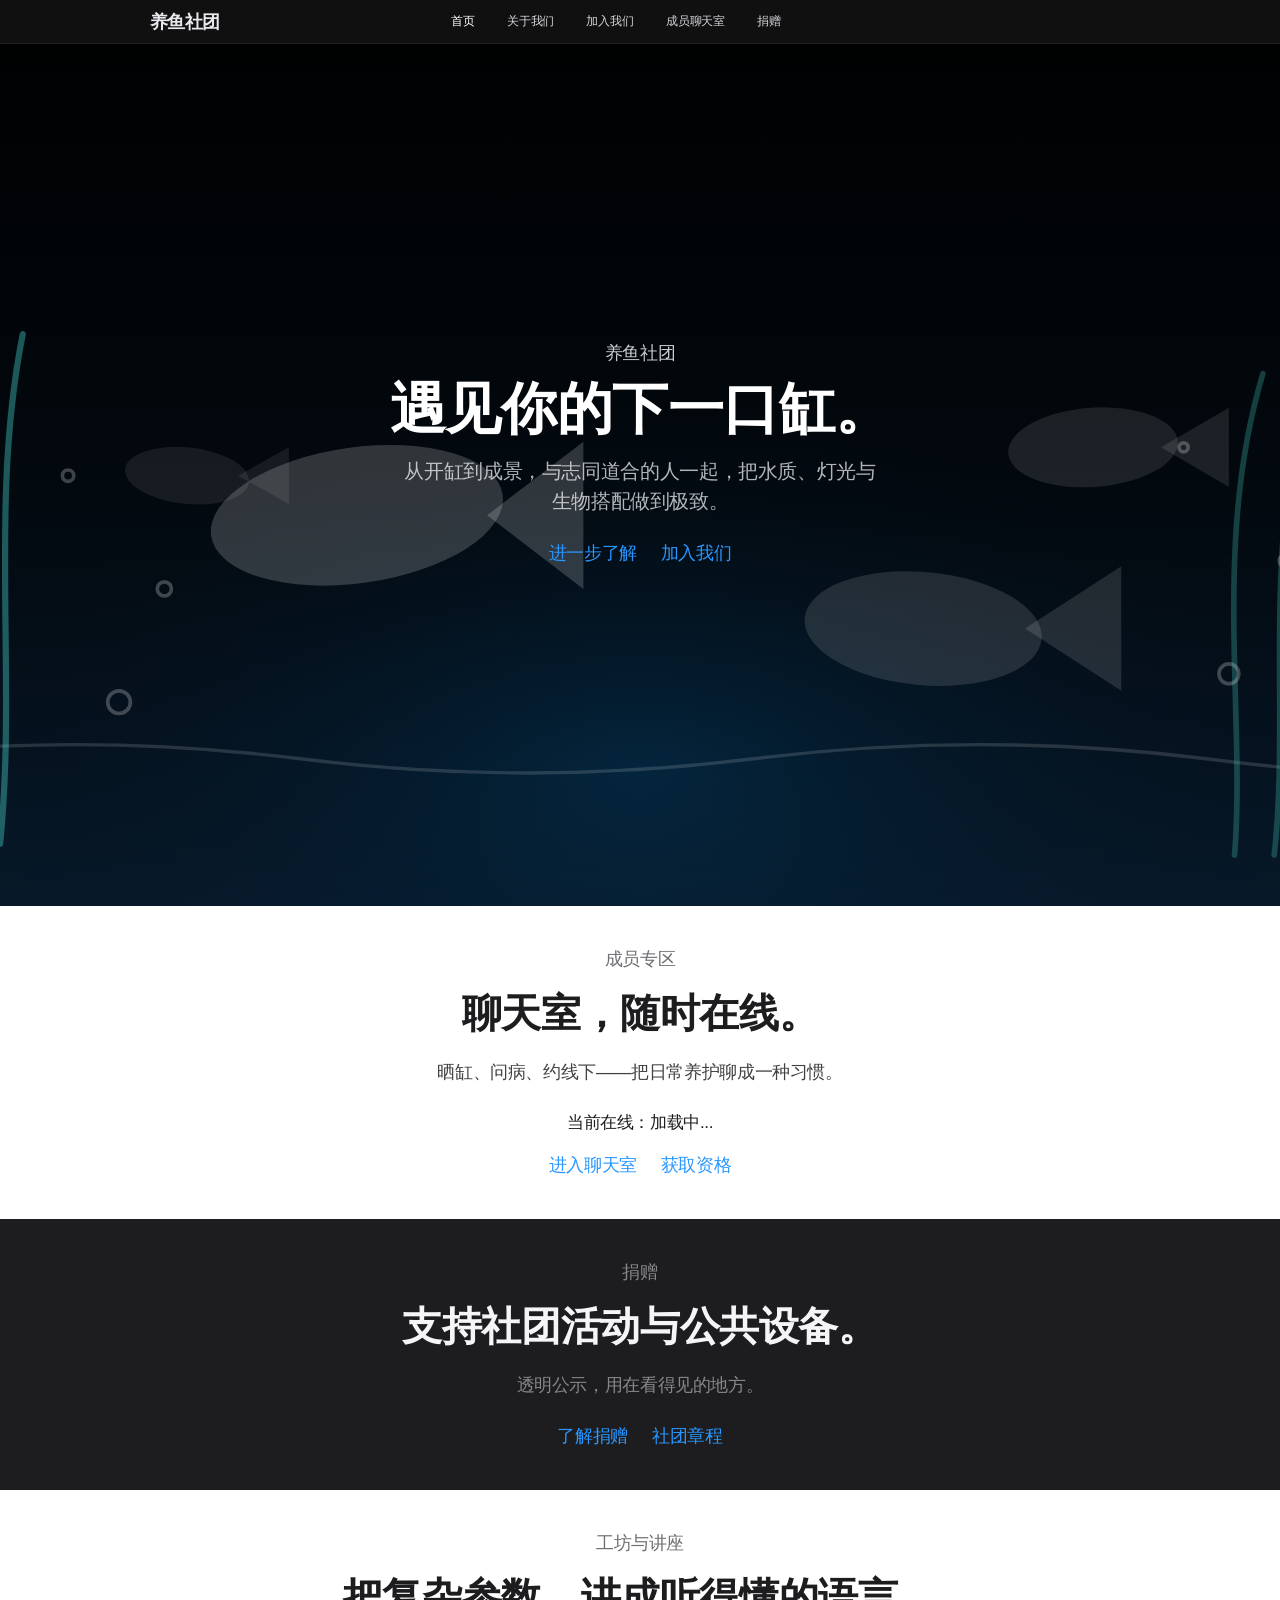
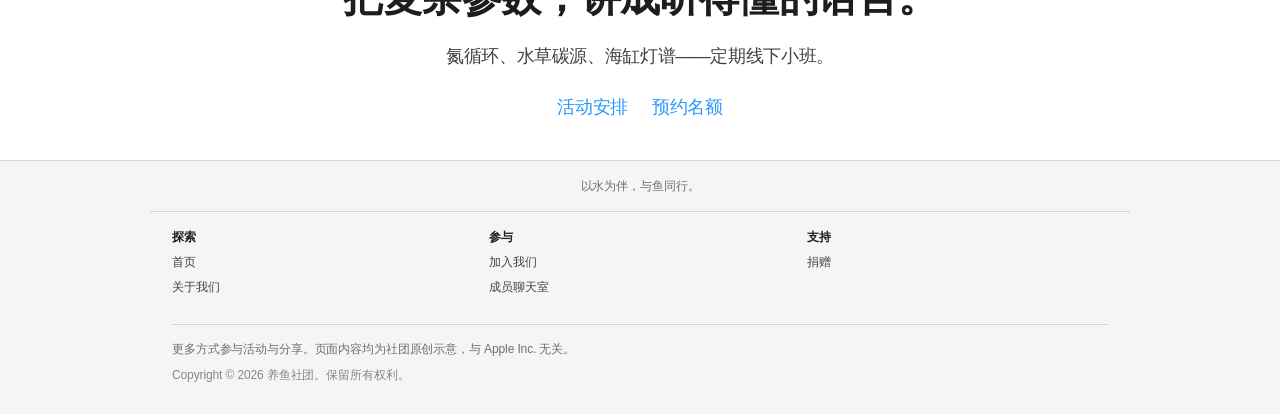
==== pages/home.html @ 0473c764 "整理项目结构：网页文件移入pages文件夹，批量路由" ====
<!DOCTYPE html>
<html lang="zh-CN">
<head>
    <meta charset="UTF-8">
    <meta name="viewport" content="width=device-width, initial-scale=1.0, viewport-fit=cover">
    <title>首页 — 养鱼社团</title>
    <link rel="stylesheet" href="/assets/css/style.css">
</head>
<body class="page-home">
    <aside class="ac-gn-blur" aria-hidden="true"></aside>
    <header class="ac-globalnav" data-analytics-region="global nav" role="navigation">
        <div class="ac-gn-content">
            <div class="ac-gn-item ac-gn-item-menu">
                <button type="button" class="ac-gn-trigger nav-toggle" aria-expanded="false" aria-controls="ac-gn-mobile" aria-label="目录"></button>
            </div>
            <a class="ac-gn-logo" href="/" data-analytics-title="home"><span class="ac-gn-logo-text">养鱼社团</span></a>
            <nav class="ac-gn-links" aria-label="主导航">
                <a href="/" class="is-active">首页</a>
                <a href="/about">关于我们</a>
                <a href="/join">加入我们</a>
                <a href="/chat">成员聊天室</a>
                <a href="/donate">捐赠</a>
            </nav>
            <div class="ac-gn-actions" aria-hidden="true"><span class="ac-gn-actions-spacer"></span></div>
        </div>
        <div id="ac-gn-mobile" class="ac-gn-mobile" hidden>
            <div class="ac-gn-mobile-inner">
                <a href="/">首页</a>
                <a href="/about">关于我们</a>
                <a href="/join">加入我们</a>
                <a href="/chat">成员聊天室</a>
                <a href="/donate">捐赠</a>
            </div>
        </div>
    </header>
    <main class="ac-main" id="ac-main">

<section class="ac-home-hero">
    <div class="ac-home-tank">
        <svg viewBox="0 0 560 320" preserveAspectRatio="xMidYMid slice" xmlns="http://www.w3.org/2000/svg">
            <defs>
                <linearGradient id="water" x1="0%" y1="0%" x2="0%" y2="100%">
                    <stop offset="0%" stop-color="rgba(41,151,255,0)"/>
                    <stop offset="55%" stop-color="rgba(41,151,255,0.06)"/>
                    <stop offset="100%" stop-color="rgba(41,151,255,0.16)"/>
                </linearGradient>
                <radialGradient id="glow" cx="50%" cy="85%" r="65%">
                    <stop offset="0%" stop-color="rgba(0,110,180,0.2)"/>
                    <stop offset="70%" stop-color="rgba(0,0,0,0)"/>
                </radialGradient>
            </defs>
            <rect width="560" height="320" fill="#000"/>
            <rect width="560" height="320" fill="url(#water)"/>
            <rect width="560" height="320" fill="url(#glow)"/>
            <path fill="none" stroke="rgba(255,255,255,0.14)" stroke-width="1.2"
                  d="M0 268 Q80 258 160 268 T320 268 T480 268 T560 268"/>
            <path class="ac-weed" fill="none" stroke="rgba(72,209,204,0.4)" stroke-width="2.2" stroke-linecap="round"
                  d="M42 298 C46 248 38 188 48 128 M54 298 C60 238 50 178 62 118"/>
            <path class="ac-weed ac-weed-2" fill="none" stroke="rgba(64,180,170,0.32)" stroke-width="2" stroke-linecap="round"
                  d="M490 302 C494 252 482 192 500 132 M504 302 C510 248 498 188 520 122"/>
            <g fill="none" stroke="rgba(255,255,255,0.24)" stroke-width="1.3">
                <circle cx="96" cy="248" r="4"/><circle cx="112" cy="208" r="2.5"/><circle cx="78" cy="168" r="2"/>
                <circle cx="488" cy="238" r="3.5"/><circle cx="508" cy="198" r="2.2"/><circle cx="472" cy="158" r="1.6"/>
            </g>
            <g class="ac-fish ac-fish-a" fill="rgba(255,255,255,0.18)">
                <ellipse cx="180" cy="182" rx="52" ry="24" transform="rotate(-8 180 182)"/>
                <polygon points="226,182 260,156 260,208"/>
            </g>
            <g class="ac-fish ac-fish-b" fill="rgba(255,255,255,0.12)">
                <ellipse cx="380" cy="222" rx="42" ry="20" transform="rotate(5 380 222)"/>
                <polygon points="416,222 450,200 450,244"/>
            </g>
            <g class="ac-fish ac-fish-c" fill="rgba(255,255,255,0.10)">
                <ellipse cx="440" cy="158" rx="30" ry="14" transform="rotate(-4 440 158)"/>
                <polygon points="464,158 488,144 488,172"/>
            </g>
            <g class="ac-fish ac-fish-d" fill="rgba(255,255,255,0.08)">
                <ellipse cx="120" cy="168" rx="22" ry="10" transform="rotate(6 120 168)"/>
                <polygon points="138,168 156,158 156,178"/>
            </g>
        </svg>
    </div>
    
    <div class="ac-home-content">
        <p class="ac-home-eyebrow">养鱼社团</p>
        <h1 class="ac-home-title">遇见你的下一口缸。</h1>
        <p class="ac-home-lead">从开缸到成景，与志同道合的人一起，把水质、灯光与生物搭配做到极致。</p>
        <div class="ac-home-cta">
            <a href="/about">进一步了解</a>
            <a href="/join">加入我们</a>
        </div>
    </div>
</section>

<section class="ac-home-section ac-home-section--light">
    <div class="ac-home-section-inner">
        <div class="ac-home-copy">
            <h2 class="ac-home-eyebrow">成员专区</h2>
            <h3 class="ac-home-headline">聊天室，随时在线。</h3>
            <p class="ac-home-subhead">晒缸、问病、约线下——把日常养护聊成一种习惯。</p>
            <p class="ac-home-online">当前在线：<span class="online-count">加载中...</span></p>
            <div class="ac-home-cta">
                <a href="/chat">进入聊天室</a>
                <a href="/join">获取资格</a>
            </div>
        </div>
    </div>
</section>

<section class="ac-home-section ac-home-section--dark">
    <div class="ac-home-section-inner">
        <div class="ac-home-copy">
            <h2 class="ac-home-eyebrow">捐赠</h2>
            <h3 class="ac-home-headline">支持社团活动与公共设备。</h3>
            <p class="ac-home-subhead">透明公示，用在看得见的地方。</p>
            <div class="ac-home-cta">
                <a href="/donate">了解捐赠</a>
                <a href="/about">社团章程</a>
            </div>
        </div>
    </div>
</section>

<section class="ac-home-section ac-home-section--light">
    <div class="ac-home-section-inner">
        <div class="ac-home-copy">
            <h2 class="ac-home-eyebrow">工坊与讲座</h2>
            <h3 class="ac-home-headline">把复杂参数，讲成听得懂的语言。</h3>
            <p class="ac-home-subhead">氮循环、水草碳源、海缸灯谱——定期线下小班。</p>
            <div class="ac-home-cta">
                <a href="/about">活动安排</a>
                <a href="/join">预约名额</a>
            </div>
        </div>
    </div>
</section>

    </main>
    <footer class="ac-footer" role="contentinfo">
        <div class="ac-footer__ribbon">
            <p>以水为伴，与鱼同行。</p>
        </div>
        <div class="ac-footer__content">
            <nav class="ac-footer__nav" aria-label="页脚">
                <div class="ac-footer__col">
                    <h3 class="ac-footer__heading">探索</h3>
                    <ul>
                        <li><a href="/">首页</a></li>
                        <li><a href="/about">关于我们</a></li>
                    </ul>
                </div>
                <div class="ac-footer__col">
                    <h3 class="ac-footer__heading">参与</h3>
                    <ul>
                        <li><a href="/join">加入我们</a></li>
                        <li><a href="/chat">成员聊天室</a></li>
                    </ul>
                </div>
                <div class="ac-footer__col">
                    <h3 class="ac-footer__heading">支持</h3>
                    <ul>
                        <li><a href="/donate">捐赠</a></li>
                    </ul>
                </div>
            </nav>
            <div class="ac-footer__legal">
                <p>更多方式参与活动与分享。页面内容均为社团原创示意，与 Apple Inc. 无关。</p>
                <p class="ac-footer__copy">Copyright &copy; 2026 养鱼社团。保留所有权利。</p>
            </div>
        </div>
    </footer>
    <script src="/assets/js/main.js" defer></script>
    <script src="/assets/js/aquarium-home.js" defer></script>
    <script type="module" src="/assets/js/api.js"></script>
</body>
</html>
---- assets/css/style.css ----
/* Global typography — SF / system stack (Apple.com rhythm) */
:root {
    --ac-gn-height: 44px;
    --ac-gn-bg: rgba(22, 22, 23, 0.8);
    --ac-gn-link: #e8e8ed;
    --ac-gn-link-hover: #fff;
    --ac-blue: #2997ff;
    --ac-blue-hover: #147ce5;
    --ac-text: #1d1d1f;
    --ac-text-soft: #6e6e73;
    --ac-footer-bg: #f5f5f7;
    --ac-footer-border: #d2d2d7;
    --ac-font: -apple-system, BlinkMacSystemFont, "SF Pro Text", "SF Pro Display",
        "Segoe UI", Roboto, "Helvetica Neue", Arial, "PingFang SC", "Hiragino Sans GB",
        "Microsoft YaHei", sans-serif;
}

*,
*::before,
*::after {
    box-sizing: border-box;
}

html {
    scroll-behavior: smooth;
    width: 100%;
    overflow-x: hidden;
}

html {
    overflow-x: clip;
}

html, body {
    margin: 0 !important;
    padding: 0 !important;
    width: 100% !important;
    min-width: 100% !important;
    max-width: 100% !important;
    overflow-x: hidden !important;
    font-family: var(--ac-font);
    font-size: clamp(15px, 2.2vw + 12px, 17px);
    line-height: 1.47059;
    letter-spacing: -0.022em;
    color: var(--ac-text);
    background-color: #000000 !important;
    background: #000 !important;
    -webkit-font-smoothing: antialiased;
    scrollbar-width: none;
    -ms-overflow-style: none;
}

html::-webkit-scrollbar, body::-webkit-scrollbar {
    display: none;
}

@supports (overflow-x: clip) {
    body {
        overflow-x: clip;
    }
}

body:not(.page-home) {
    background: #fff;
}

body.page-home {
    background-color: #000000 !important;
    background: #000 !important;
}

body.page-home .ac-main {
    background: #000 !important;
    margin: 0 !important;
    padding: 0 !important;
}

.page-home {
    background: #000 !important;
}

a {
    color: var(--ac-blue);
}
a:hover {
    text-decoration: underline;
}

/* —— Global nav (apple.com bar) —— */
.ac-gn-blur {
    position: fixed;
    top: 0;
    left: 0;
    right: 0;
    height: var(--ac-gn-height);
    z-index: 9998;
    pointer-events: none;
    backdrop-filter: saturate(180%) blur(20px);
    -webkit-backdrop-filter: saturate(180%) blur(20px);
    background: rgba(22, 22, 23, 0.76);
    border-bottom: 1px solid rgba(255, 255, 255, 0.08);
}

.ac-globalnav {
    position: fixed;
    top: 0;
    left: 0;
    right: 0;
    z-index: 9999;
    height: var(--ac-gn-height);
    font-size: 12px;
    font-weight: 400;
    letter-spacing: -0.01em;
    user-select: none;
}

.ac-gn-content {
    max-width: 1024px;
    margin: 0 auto;
    padding: 0 max(22px, env(safe-area-inset-right));
    padding-left: max(22px, env(safe-area-inset-left));
    height: var(--ac-gn-height);
    display: flex;
    align-items: center;
    justify-content: center;
    position: relative;
}

.ac-gn-item-menu {
    display: none;
    flex: 0 0 48px;
    z-index: 2;
}

.ac-gn-logo {
    color: var(--ac-gn-link);
    text-decoration: none;
    font-size: 18px;
    font-weight: 600;
    letter-spacing: -0.03em;
    line-height: 1;
    z-index: 1;
}
.ac-gn-logo:hover {
    color: var(--ac-gn-link-hover);
    text-decoration: none;
}

.ac-gn-logo-text {
    display: inline-block;
    transform: translateY(0.5px);
}

.ac-gn-links {
    display: flex;
    align-items: center;
    justify-content: center;
    gap: 32px;
    flex: 1;
    height: 100%;
}

.ac-gn-links a {
    color: var(--ac-gn-link);
    text-decoration: none;
    opacity: 0.92;
    white-space: nowrap;
    transition: color 0.2s ease, opacity 0.2s ease;
}
.ac-gn-links a:hover {
    color: var(--ac-gn-link-hover);
    text-decoration: none;
    opacity: 1;
}
.ac-gn-links a.is-active {
    color: var(--ac-gn-link-hover);
    opacity: 1;
    font-weight: 500;
}

.ac-gn-actions {
    flex: 0 0 48px;
    display: flex;
    align-items: center;
    justify-content: flex-end;
    z-index: 2;
}
.ac-gn-actions-spacer {
    display: inline-block;
    width: 28px;
    height: 1px;
}

.ac-gn-trigger {
    width: 48px;
    height: 48px;
    margin: -6px 0 -6px -10px;
    border: none;
    background: transparent;
    cursor: pointer;
    position: relative;
    border-radius: 4px;
}
.ac-gn-trigger::before,
.ac-gn-trigger::after {
    content: "";
    position: absolute;
    left: 14px;
    right: 14px;
    height: 1px;
    background: #f5f5f7;
    transition: transform 0.2s ease;
}
.ac-gn-trigger::before {
    top: 19px;
}
.ac-gn-trigger::after {
    bottom: 19px;
}
.ac-gn-trigger[aria-expanded="true"]::before {
    transform: translateY(5px) rotate(45deg);
}
.ac-gn-trigger[aria-expanded="true"]::after {
    transform: translateY(-5px) rotate(-45deg);
}

.ac-gn-mobile {
    position: fixed;
    top: var(--ac-gn-height);
    left: 0;
    right: 0;
    bottom: 0;
    background: rgba(0, 0, 0, 0.92);
    backdrop-filter: blur(24px);
    -webkit-backdrop-filter: blur(24px);
    padding: 8px 0 32px;
    overflow: auto;
    z-index: 9997;
}
.ac-gn-mobile-inner {
    max-width: 684px;
    margin: 0 auto;
    padding: 0 48px;
}
.ac-gn-mobile-inner a {
    display: block;
    font-size: 24px;
    font-weight: 600;
    letter-spacing: 0.007em;
    color: #f5f5f7;
    padding: 12px 0;
    border-bottom: 1px solid rgba(255, 255, 255, 0.12);
    text-decoration: none;
}
.ac-gn-mobile-inner a:hover {
    text-decoration: none;
    color: #fff;
}

@media (max-width: 833px) {
    .ac-gn-item-menu {
        display: block;
    }
    .ac-gn-logo {
        flex: 1;
        text-align: center;
        margin: 0 -48px;
    }
    .ac-gn-links {
        display: none;
    }
}

@media (min-width: 834px) {
    .ac-gn-logo {
        position: absolute;
        left: max(22px, calc(50% - 512px));
        top: 50%;
        transform: translateY(-50%);
    }
    .ac-gn-logo-text {
        transform: none;
    }
}

/* Main offset under fixed nav */
.ac-main {
    padding-top: 0;
}

/* —— Homepage ribbon (apple promo strip) —— */
.ac-hp-ribbon {
    background: #1d1d1f;
    color: #f5f5f7;
    font-size: 12px;
    text-align: center;
    border-bottom: 1px solid rgba(255, 255, 255, 0.08);
}
.ac-hp-ribbon__inner {
    max-width: 1024px;
    margin: 0 auto;
    padding: 12px 16px;
    display: flex;
    flex-wrap: wrap;
    align-items: center;
    justify-content: center;
    gap: 8px 14px;
}
.ac-hp-ribbon__copy {
    margin: 0;
}
.ac-hp-ribbon__link {
    color: var(--ac-blue);
    font-size: 12px;
    white-space: nowrap;
}
.ac-hp-ribbon__link:hover {
    text-decoration: underline;
}

body:not(.page-home) .ac-hp-ribbon {
    display: none;
}

/* —— Homepage tiles (stacked full-width heroes) —— */
.ac-hp-tile {
    position: relative;
    overflow: hidden;
    text-align: center;
}

.ac-hp-tile--tall {
    min-height: calc(100vh - var(--ac-gn-height));
    min-height: calc(100dvh - var(--ac-gn-height));
}

.ac-hp-tile--medium {
    min-height: clamp(420px, 52dvh, 640px);
}

.ac-hp-tile--short {
    min-height: clamp(380px, 48dvh, 560px);
    padding-bottom: clamp(28px, 5dvh, 48px);
}

.ac-hp-tile--dark {
    background: #000;
    color: #f5f5f7;
}

.ac-hp-tile--light {
    background: #fbfbfd;
    color: var(--ac-text);
}

.ac-hp-tile__inner {
    position: relative;
    z-index: 1;
    max-width: 100%;
    margin: 0 auto;
    padding: clamp(40px, 6dvh, 55px) max(16px, env(safe-area-inset-right)) 0
        max(16px, env(safe-area-inset-left));
    min-height: inherit;
    display: flex;
    flex-direction: column;
    align-items: center;
}

.ac-hp-tile__inner--split {
    padding-top: 80px;
}

@media (min-width: 1068px) {
    .ac-hp-tile__inner--split {
        flex-direction: row;
        justify-content: center;
        align-items: flex-start;
        gap: 48px;
        padding-left: 48px;
        padding-right: 48px;
    }
    .ac-hp-tile__inner--split .ac-hp-copy {
        text-align: left;
        align-items: flex-start;
        max-width: 420px;
    }
    .ac-hp-tile__inner--split .ac-hp-media {
        flex: 1;
        max-width: 640px;
        min-height: 360px;
    }
}

.ac-hp-tile__inner--cinema {
    padding-top: 64px;
    padding-bottom: 40px;
}

.ac-hp-copy {
    max-width: 720px;
    display: flex;
    flex-direction: column;
    align-items: center;
}

.ac-hp-copy--compact .ac-hp-headline {
    max-width: 18ch;
}

.ac-hp-copy--center {
    margin-bottom: 28px;
}

.ac-hp-eyebrow {
    font-size: clamp(21px, 3vw, 28px);
    font-weight: 600;
    line-height: 1.1;
    margin: 0 0 6px;
    color: #f56300;
}
.ac-hp-eyebrow--dark {
    color: #bf4800;
}

.ac-hp-headline {
    font-size: clamp(40px, 6.5vw, 56px);
    font-weight: 600;
    line-height: 1.07;
    letter-spacing: -0.005em;
    margin: 0;
    color: #f5f5f7;
}
.ac-hp-headline--dark {
    color: var(--ac-text);
}
.ac-hp-headline--sm {
    font-size: clamp(32px, 5vw, 48px);
}
.ac-hp-headline--cinema {
    font-size: clamp(36px, 5.5vw, 48px);
}

.ac-hp-subhead {
    margin: 12px 0 0;
    font-size: clamp(19px, 2.4vw, 28px);
    font-weight: 400;
    line-height: 1.14;
    letter-spacing: 0.007em;
    max-width: 640px;
    color: #a1a1a6;
}
.ac-hp-subhead--dark {
    color: var(--ac-text-soft);
}
.ac-hp-subhead--sm {
    font-size: clamp(17px, 2vw, 21px);
    line-height: 1.38;
}
.ac-hp-subhead--cinema {
    font-size: clamp(17px, 2vw, 21px);
    color: #a1a1a6;
}

.ac-hp-cta {
    margin-top: 19px;
    display: flex;
    flex-wrap: wrap;
    align-items: center;
    justify-content: center;
    gap: 20px 28px;
}

.ac-hp-tile__inner--split .ac-hp-cta {
    justify-content: flex-start;
}

.ac-hp-cta-link {
    font-size: 19px;
    line-height: 1.4211;
    font-weight: 400;
    color: var(--ac-blue);
    text-decoration: none;
}
.ac-hp-cta-link:hover {
    text-decoration: underline;
}

.ac-hp-cta-link--on-light {
    color: var(--ac-blue);
}

/* 全屏鱼缸容器 */
.ac-hp-fullscreen-tank {
    position: relative;
    width: 100%;
    height: calc(100vh - var(--ac-gn-height));
    height: calc(100dvh - var(--ac-gn-height));
    background: #000;
    overflow: hidden;
}

/* 鱼缸画布 */
.ac-hp-tank-canvas {
    width: 100%;
    height: 100%;
}

/* 全屏鱼缸样式 */
.ac-hp-charm--full {
    width: 100%;
    height: 100%;
    position: relative;
}

.ac-hp-charm--full .ac-hp-charm__svg {
    width: 100%;
    height: 100%;
    position: relative;
    inset: auto;
}

/* 首页全屏文字层 - 完全居中显示 */
.ac-hp-splash-content {
    position: absolute;
    top: 0;
    left: 0;
    right: 0;
    bottom: 0;
    z-index: 10;
    display: flex;
    flex-direction: column;
    align-items: center;
    justify-content: center;
    padding: 20px;
    pointer-events: none;
}

/* 旧版样式兼容 */
.ac-hp-tile--tank.ac-hp-tile--splash {
    display: none;
}

.ac-hp-splash-header {
    text-align: center;
    background: linear-gradient(
        180deg,
        rgba(0, 0, 0, 0.55) 0%,
        rgba(0, 0, 0, 0.3) 60%,
        rgba(0, 0, 0, 0) 100%
    );
    padding: 24px 32px 32px;
    border-radius: 0 0 24px 24px;
    width: 100%;
    max-width: 800px;
}

.ac-hp-splash-eyebrow {
    margin: 0 0 8px;
    font-size: clamp(18px, 4vmin, 28px);
    font-weight: 600;
    line-height: 1.15;
    color: #f56300;
}

.ac-hp-splash-title {
    margin: 0;
    font-size: clamp(32px, 7vmin, 52px);
    font-weight: 700;
    line-height: 1.05;
    letter-spacing: -0.02em;
    color: #f5f5f7;
}

.ac-hp-splash-lead {
    margin: 12px auto 0;
    font-size: clamp(16px, 3vmin, 22px);
    line-height: 1.5;
    color: rgba(210, 210, 215, 0.98);
    max-width: 560px;
}

.ac-hp-splash-cta {
    margin-top: 16px;
    display: flex;
    flex-wrap: wrap;
    align-items: center;
    justify-content: center;
    gap: 16px 28px;
    pointer-events: auto;
}

.ac-hp-splash-link {
    font-size: clamp(16px, 3vmin, 20px);
    font-weight: 500;
    color: var(--ac-blue);
    text-decoration: none;
}

.ac-hp-splash-link:hover {
    text-decoration: underline;
}

/* 全屏鱼缸的提示文字 */
.ac-hp-splash-hint {
    margin: 12px 0 0;
    font-size: clamp(12px, 2vmin, 14px);
    line-height: 1.4;
    color: rgba(134, 134, 139, 0.9);
    text-align: center;
}

.ac-hp-splash-scroll {
    margin: 16px 0 0;
    padding: 2px 8px 2px;
    flex-shrink: 0;
    text-align: center;
    font-size: 11px;
    letter-spacing: 0.12em;
    color: rgba(110, 110, 115, 0.95);
    text-indent: 0.12em;
}

@media (prefers-reduced-motion: no-preference) {
    .ac-hp-splash-scroll {
        animation: ac-splash-scroll-fade 2.4s ease-in-out infinite;
    }
}

@keyframes ac-splash-scroll-fade {
    0%,
    100% {
        opacity: 0.45;
    }
    50% {
        opacity: 1;
    }
}

@media (prefers-reduced-motion: reduce) {
    .ac-hp-splash-scroll {
        animation: none;
    }
}

.ac-hp-tile__inner--tank:not(.ac-hp-tile__inner--splash) {
    padding-top: clamp(16px, 3dvh, 28px);
    padding-bottom: clamp(12px, 2.5dvh, 20px);
    min-height: auto;
}

.ac-hp-charm-stage {
    position: relative;
    width: 100%;
    max-width: 640px;
    margin: 0 auto;
    flex: 0 1 auto;
    display: flex;
    flex-direction: column;
    align-items: stretch;
    touch-action: pan-y;
    cursor: crosshair;
}

.ac-hp-charm-stage--compact {
    min-height: 0;
    max-height: none;
}

@media (pointer: coarse) {
    .ac-hp-charm-stage {
        cursor: default;
    }
}

.ac-hp-charm.ac-hp-charm--hero {
    display: flex;
    flex-direction: column;
    flex: 0 1 auto;
    min-height: 0;
    width: 100%;
}

.ac-hp-charm__canvas {
    position: relative;
    flex: 0 1 auto;
    /* 宽度随容器；极矮窗口时按高度上限收缩宽度，保持 560:320 比例 */
    width: min(100%, calc(min(52dvh, 400px) * 560 / 320));
    margin-inline: auto;
    aspect-ratio: 560 / 320;
    border-radius: clamp(12px, 2.8vmin, 20px);
    overflow: hidden;
    contain: layout style;
    transform: translateZ(0);
    box-shadow: 0 12px 40px rgba(0, 0, 0, 0.35);
}

.ac-hp-charm__svg {
    display: block;
    position: absolute;
    inset: 0;
    width: 100%;
    height: 100%;
}

/* foreignObject 内文案：纯渐变衬底，无 backdrop-filter，利于移动端丝滑 */
.ac-hp-tank-copy {
    box-sizing: border-box;
    height: 100%;
    padding: 20px 24px 24px;
    text-align: center;
    pointer-events: none;
    background: linear-gradient(
        180deg,
        rgba(0, 0, 0, 0.65) 0%,
        rgba(0, 0, 0, 0.4) 60%,
        rgba(0, 0, 0, 0) 100%
    );
}

.ac-hp-tank-copy__eyebrow {
    margin: 0 0 8px;
    font-size: clamp(20px, 4.5vmin, 32px);
    font-weight: 600;
    line-height: 1.15;
    color: #f56300;
}

.ac-hp-tank-copy__title {
    margin: 0;
    font-size: clamp(36px, 8vmin, 56px);
    font-weight: 700;
    line-height: 1.05;
    letter-spacing: -0.02em;
    color: #f5f5f7;
    font-family: inherit;
}

.ac-hp-tank-copy__lead {
    margin: 16px auto 0;
    max-width: 42em;
    font-size: clamp(18px, 4vmin, 24px);
    line-height: 1.5;
    color: rgba(210, 210, 215, 0.98);
}

.ac-hp-tank-copy__cta {
    margin-top: 20px;
    display: flex;
    flex-wrap: wrap;
    align-items: center;
    justify-content: center;
    gap: 16px 28px;
}

.ac-hp-tank-copy__link {
    pointer-events: auto;
    font-size: clamp(18px, 4vmin, 22px);
    font-weight: 500;
    color: var(--ac-blue);
    text-decoration: none;
}
.ac-hp-tank-copy__link:hover {
    text-decoration: underline;
}

.ac-hp-charm__ripples {
    position: absolute;
    inset: 0;
    pointer-events: none;
    overflow: hidden;
    z-index: 2;
}

.ac-hp-charm__ripple {
    position: absolute;
    left: 0;
    top: 0;
    width: 28px;
    height: 28px;
    margin-left: -14px;
    margin-top: -14px;
    border-radius: 50%;
    border: 2px solid rgba(41, 151, 255, 0.5);
    box-shadow: 0 0 20px rgba(41, 151, 255, 0.15);
    animation: ac-charm-ripple 0.85s ease-out forwards;
}

@keyframes ac-charm-ripple {
    to {
        transform: scale(12);
        opacity: 0;
        border-color: rgba(41, 151, 255, 0);
        box-shadow: none;
    }
}

.ac-hp-charm__caption {
    margin: 14px 24px 0;
    font-size: clamp(13px, 1.8vw, 15px);
    line-height: 1.4;
    letter-spacing: 0.02em;
    color: rgba(161, 161, 166, 0.98);
    text-align: center;
    flex-shrink: 0;
}

.ac-hp-charm__hint {
    margin: 10px 20px 0;
    font-size: 12px;
    line-height: 1.35;
    color: rgba(134, 134, 139, 0.95);
    text-align: center;
    flex-shrink: 0;
}

/* 其他页若复用 .ac-hp-charm 小条 */
.ac-hp-charm:not(.ac-hp-charm--hero) {
    width: 100%;
    max-width: 520px;
    margin-top: 26px;
}

.ac-hp-charm:not(.ac-hp-charm--hero):not(.ac-hp-charm--full) .ac-hp-charm__svg {
    min-height: 0;
    max-height: 100px;
    height: auto;
}

.ac-hp-charm--dark .ac-hp-charm__fish--a {
    animation: ac-charm-swim-a 6s ease-in-out infinite;
}
.ac-hp-charm--dark .ac-hp-charm__fish--b {
    animation: ac-charm-swim-b 7.5s ease-in-out infinite;
}
.ac-hp-charm--dark .ac-hp-charm__fish--c {
    animation: ac-charm-swim-c 5.2s ease-in-out infinite;
}
.ac-hp-charm--dark .ac-hp-charm__fish--d {
    animation: ac-charm-swim-d 5.8s ease-in-out infinite;
}
.ac-hp-charm--dark .ac-hp-charm__fish--e {
    animation: ac-charm-swim-e 4.5s ease-in-out infinite;
}
.ac-hp-charm--dark .ac-hp-charm__bubbles {
    animation: ac-charm-rise 4s ease-in-out infinite;
}

@keyframes ac-charm-swim-a {
    0%,
    100% {
        transform: translate(0, 0);
    }
    50% {
        transform: translate(14px, -4px);
    }
}
@keyframes ac-charm-swim-b {
    0%,
    100% {
        transform: translate(0, 0) scale(1);
    }
    50% {
        transform: translate(-12px, 3px) scale(1.03);
    }
}
@keyframes ac-charm-swim-c {
    0%,
    100% {
        transform: translate(0, 0);
    }
    50% {
        transform: translate(10px, 4px);
    }
}
@keyframes ac-charm-swim-d {
    0%,
    100% {
        transform: translate(0, 0);
    }
    50% {
        transform: translate(-8px, -3px);
    }
}
@keyframes ac-charm-swim-e {
    0%,
    100% {
        transform: translate(0, 0);
    }
    50% {
        transform: translate(8px, -5px);
    }
}
@keyframes ac-charm-rise {
    0%,
    100% {
        opacity: 0.75;
        transform: translateY(0);
    }
    50% {
        opacity: 1;
        transform: translateY(-5px);
    }
}

@media (prefers-reduced-transparency) {
    .ac-hp-tank-copy {
        background: rgba(10, 10, 12, 0.82);
    }
}

@media (prefers-reduced-motion: reduce) {
    .ac-hp-charm-stage {
        cursor: default;
    }
    .ac-hp-charm--dark .ac-hp-charm__fish--a,
    .ac-hp-charm--dark .ac-hp-charm__fish--b,
    .ac-hp-charm--dark .ac-hp-charm__fish--c,
    .ac-hp-charm--dark .ac-hp-charm__fish--d,
    .ac-hp-charm--dark .ac-hp-charm__bubbles {
        animation: none;
    }
}

/* Decorative “product” art (original gradients — not Apple imagery) */
.ac-hp-media {
    width: 100%;
    max-width: min(1068px, 100%);
    margin-top: clamp(16px, 2.5dvh, 24px);
    flex: 1;
    min-height: clamp(200px, 30dvh, 320px);
    border-radius: clamp(18px, 3vmin, 28px);
    position: relative;
}

@media (min-width: 735px) {
    .ac-hp-tile--tall .ac-hp-media {
        min-height: clamp(280px, 36dvh, 420px);
        margin-top: clamp(24px, 3.5dvh, 36px);
    }
}

.ac-hp-media--aquarium {
    /* 顶部与纯黑背景顺接，光感集中在画面中下部，减弱贴文案处的色块 */
    background:
        radial-gradient(ellipse 90% 55% at 50% 78%, rgba(0, 110, 180, 0.16), transparent 72%),
        radial-gradient(ellipse 45% 35% at 72% 42%, rgba(0, 180, 160, 0.06), transparent 60%),
        linear-gradient(180deg, #000000 0%, #000000 12%, #0c0c0e 38%, #111113 100%);
}

.ac-hp-media--bubbles {
    background:
        radial-gradient(circle at 20% 30%, rgba(0, 113, 227, 0.15), transparent 40%),
        radial-gradient(circle at 80% 20%, rgba(175, 82, 222, 0.12), transparent 35%),
        linear-gradient(180deg, #fff 0%, #e8e8ed 100%);
    border: 1px solid rgba(0, 0, 0, 0.06);
}

.ac-hp-media--ripple {
    background:
        repeating-radial-gradient(circle at 50% 50%, transparent 0, transparent 48px, rgba(41, 151, 255, 0.06) 49px, transparent 50px),
        linear-gradient(145deg, #0d0d0f, #1a1a1c 50%, #000);
}

.ac-hp-media--grid {
    background:
        linear-gradient(90deg, rgba(0, 0, 0, 0.04) 1px, transparent 1px),
        linear-gradient(rgba(0, 0, 0, 0.04) 1px, transparent 1px),
        linear-gradient(180deg, #f5f5f7, #fff);
    background-size: 24px 24px, 24px 24px, 100% 100%;
    border: 1px solid rgba(0, 0, 0, 0.06);
}

.ac-hp-marquee {
    width: 100%;
    max-width: 1068px;
    overflow: hidden;
    mask-image: linear-gradient(90deg, transparent, #000 8%, #000 92%, transparent);
    -webkit-mask-image: linear-gradient(90deg, transparent, #000 8%, #000 92%, transparent);
}
.ac-hp-marquee__track {
    display: flex;
    gap: 16px;
    width: max-content;
    animation: ac-hp-scroll 22s linear infinite;
}
.ac-hp-marquee__card {
    width: clamp(140px, 28vw, 200px);
    height: clamp(84px, 16.8vw, 120px);
    border-radius: 12px;
    flex-shrink: 0;
    background: linear-gradient(135deg, rgba(41, 151, 255, 0.35), rgba(255, 255, 255, 0.08));
    border: 1px solid rgba(255, 255, 255, 0.12);
}

@keyframes ac-hp-scroll {
    0% {
        transform: translateX(0);
    }
    100% {
        transform: translateX(-50%);
    }
}

/* —— Inner pages —— */
.page-hero {
    padding: 48px 24px 40px;
    text-align: center;
    background: #fff;
    border-bottom: 1px solid rgba(0, 0, 0, 0.08);
}

.page-hero h1 {
    font-size: clamp(32px, 5vw, 48px);
    font-weight: 600;
    letter-spacing: -0.03em;
    margin: 0 0 12px;
}

.page-hero p {
    margin: 0;
    color: var(--ac-text-soft);
    font-size: 19px;
    max-width: 560px;
    margin-left: auto;
    margin-right: auto;
}

.page-body {
    max-width: 980px;
    margin: 0 auto;
    padding: 40px 24px 80px;
    background: #fff;
}

.page-body p {
    color: var(--ac-text-soft);
    font-size: 19px;
    line-height: 1.5;
    margin: 0 0 1em;
}

/* —— Footer (apple.com density / columns) —— */
.ac-footer {
    background: var(--ac-footer-bg);
    color: #6e6e73;
    font-size: 12px;
    line-height: 1.33337;
    letter-spacing: -0.01em;
}

.ac-footer__ribbon {
    border-top: 1px solid var(--ac-footer-border);
    padding: 17px 22px;
    text-align: center;
}
.ac-footer__ribbon p {
    margin: 0;
    max-width: 980px;
    margin-left: auto;
    margin-right: auto;
}

.ac-footer__content {
    max-width: 980px;
    margin: 0 auto;
    padding: 17px 22px 21px;
    border-top: 1px solid var(--ac-footer-border);
}

.ac-footer__nav {
    display: grid;
    grid-template-columns: repeat(3, 1fr);
    gap: 24px 16px;
    padding-bottom: 20px;
    border-bottom: 1px solid var(--ac-footer-border);
}

@media (max-width: 734px) {
    .ac-footer__nav {
        grid-template-columns: 1fr;
    }
}

.ac-footer__heading {
    font-size: 12px;
    font-weight: 600;
    color: var(--ac-text);
    margin: 0 0 9px;
}

.ac-footer__col ul {
    list-style: none;
    margin: 0;
    padding: 0;
}
.ac-footer__col li {
    margin-bottom: 9px;
}
.ac-footer__col a {
    color: #424245;
    text-decoration: none;
}
.ac-footer__col a:hover {
    text-decoration: underline;
}

.ac-footer__legal {
    padding-top: 16px;
}
.ac-footer__legal p {
    margin: 0 0 10px;
}
.ac-footer__copy {
    color: #86868b;
    margin: 0;
}

/* —— 首页样式 —— */
.ac-home-hero {
    position: relative;
    width: 100%;
    height: calc(100vh - 44px + 50px);
    margin: 0;
    padding: 0;
    background: #000;
    overflow: hidden;
}

.ac-home-tank {
    position: absolute;
    top: 0;
    left: 0;
    width: 100%;
    height: 100%;
}

.ac-home-tank svg {
    display: block;
    width: 100%;
    height: 100%;
}

.ac-home-content {
    position: relative;
    z-index: 10;
    height: 100%;
    display: flex;
    flex-direction: column;
    align-items: center;
    justify-content: center;
    padding: 20px;
    text-align: center;
    color: #fff;
}

.ac-home-eyebrow {
    font-size: clamp(14px, 3vmin, 18px);
    font-weight: 500;
    color: rgba(255, 255, 255, 0.8);
    margin: 0 0 12px;
}

.ac-home-title {
    font-size: clamp(32px, 7vmin, 56px);
    font-weight: 600;
    margin: 0 0 16px;
    line-height: 1.1;
}

.ac-home-lead {
    font-size: clamp(16px, 3vmin, 20px);
    color: rgba(255, 255, 255, 0.7);
    max-width: 480px;
    margin: 0 0 24px;
    line-height: 1.5;
}

.ac-home-cta {
    display: flex;
    gap: 24px;
    flex-wrap: wrap;
    justify-content: center;
}

.ac-home-cta a {
    font-size: clamp(16px, 3vmin, 18px);
    font-weight: 500;
    color: var(--ac-blue);
    text-decoration: none;
}

.ac-home-cta a:hover {
    text-decoration: underline;
}

/* 推广条 */
.ac-home-ribbon {
    background: #1d1d1f;
    padding: 16px 20px;
}

.ac-home-ribbon-inner {
    max-width: 980px;
    margin: 0 auto;
    display: flex;
    align-items: center;
    justify-content: space-between;
    gap: 20px;
    flex-wrap: wrap;
}

.ac-home-ribbon p {
    color: #f5f5f7;
    font-size: 14px;
    margin: 0;
}

.ac-home-ribbon a {
    color: var(--ac-blue);
    font-size: 14px;
    text-decoration: none;
}

.ac-home-ribbon a:hover {
    text-decoration: underline;
}

/* 内容区块 */
.ac-home-section {
    padding: 40px 20px;
}

.ac-home-section--light {
    background: #fff;
}

.ac-home-section--dark {
    background: #1d1d1f;
}

.ac-home-section-inner {
    max-width: 980px;
    margin: 0 auto;
}

.ac-home-copy {
    text-align: center;
}

.ac-home-section--light .ac-home-eyebrow {
    color: #6e6e73;
}

.ac-home-section--light .ac-home-headline {
    color: #1d1d1f;
}

.ac-home-section--light .ac-home-subhead {
    color: #424245;
}

.ac-home-section--dark .ac-home-eyebrow {
    color: #86868b;
}

.ac-home-section--dark .ac-home-headline {
    color: #f5f5f7;
}

.ac-home-section--dark .ac-home-subhead {
    color: #86868b;
}

.ac-home-headline {
    font-size: clamp(28px, 5vmin, 40px);
    font-weight: 600;
    margin: 12px 0 16px;
}

.ac-home-subhead {
    font-size: clamp(16px, 3vmin, 18px);
    line-height: 1.5;
    margin: 0 0 24px;
}

.ac-home-section--dark .ac-home-cta a {
    color: var(--ac-blue);
}

/* 鱼游动动画 */
.ac-fish-a {
    animation: fish-swim-a 6s ease-in-out infinite;
}

.ac-fish-b {
    animation: fish-swim-b 7.5s ease-in-out infinite;
}

.ac-fish-c {
    animation: fish-swim-c 5s ease-in-out infinite;
}

.ac-fish-d {
    animation: fish-swim-d 4.5s ease-in-out infinite;
}

@keyframes fish-swim-a {
    0%, 100% { transform: translate(0, 0); }
    25% { transform: translate(30px, -15px); }
    50% { transform: translate(10px, 10px); }
    75% { transform: translate(-20px, -5px); }
}

@keyframes fish-swim-b {
    0%, 100% { transform: translate(0, 0); }
    33% { transform: translate(-25px, 10px); }
    66% { transform: translate(20px, -10px); }
}

@keyframes fish-swim-c {
    0%, 100% { transform: translate(0, 0); }
    50% { transform: translate(-15px, 8px); }
}

@keyframes fish-swim-d {
    0%, 100% { transform: translate(0, 0); }
    50% { transform: translate(18px, -6px); }
}

/* 水草摇曳 */
.ac-weed {
    animation: weed-sway 3s ease-in-out infinite;
}

.ac-weed-2 {
    animation: weed-sway-2 4s ease-in-out infinite;
}

@keyframes weed-sway {
    0%, 100% { transform: skewX(0deg); }
    50% { transform: skewX(3deg); }
}

@keyframes weed-sway-2 {
    0%, 100% { transform: skewX(0deg); }
    50% { transform: skewX(-3deg); }
}
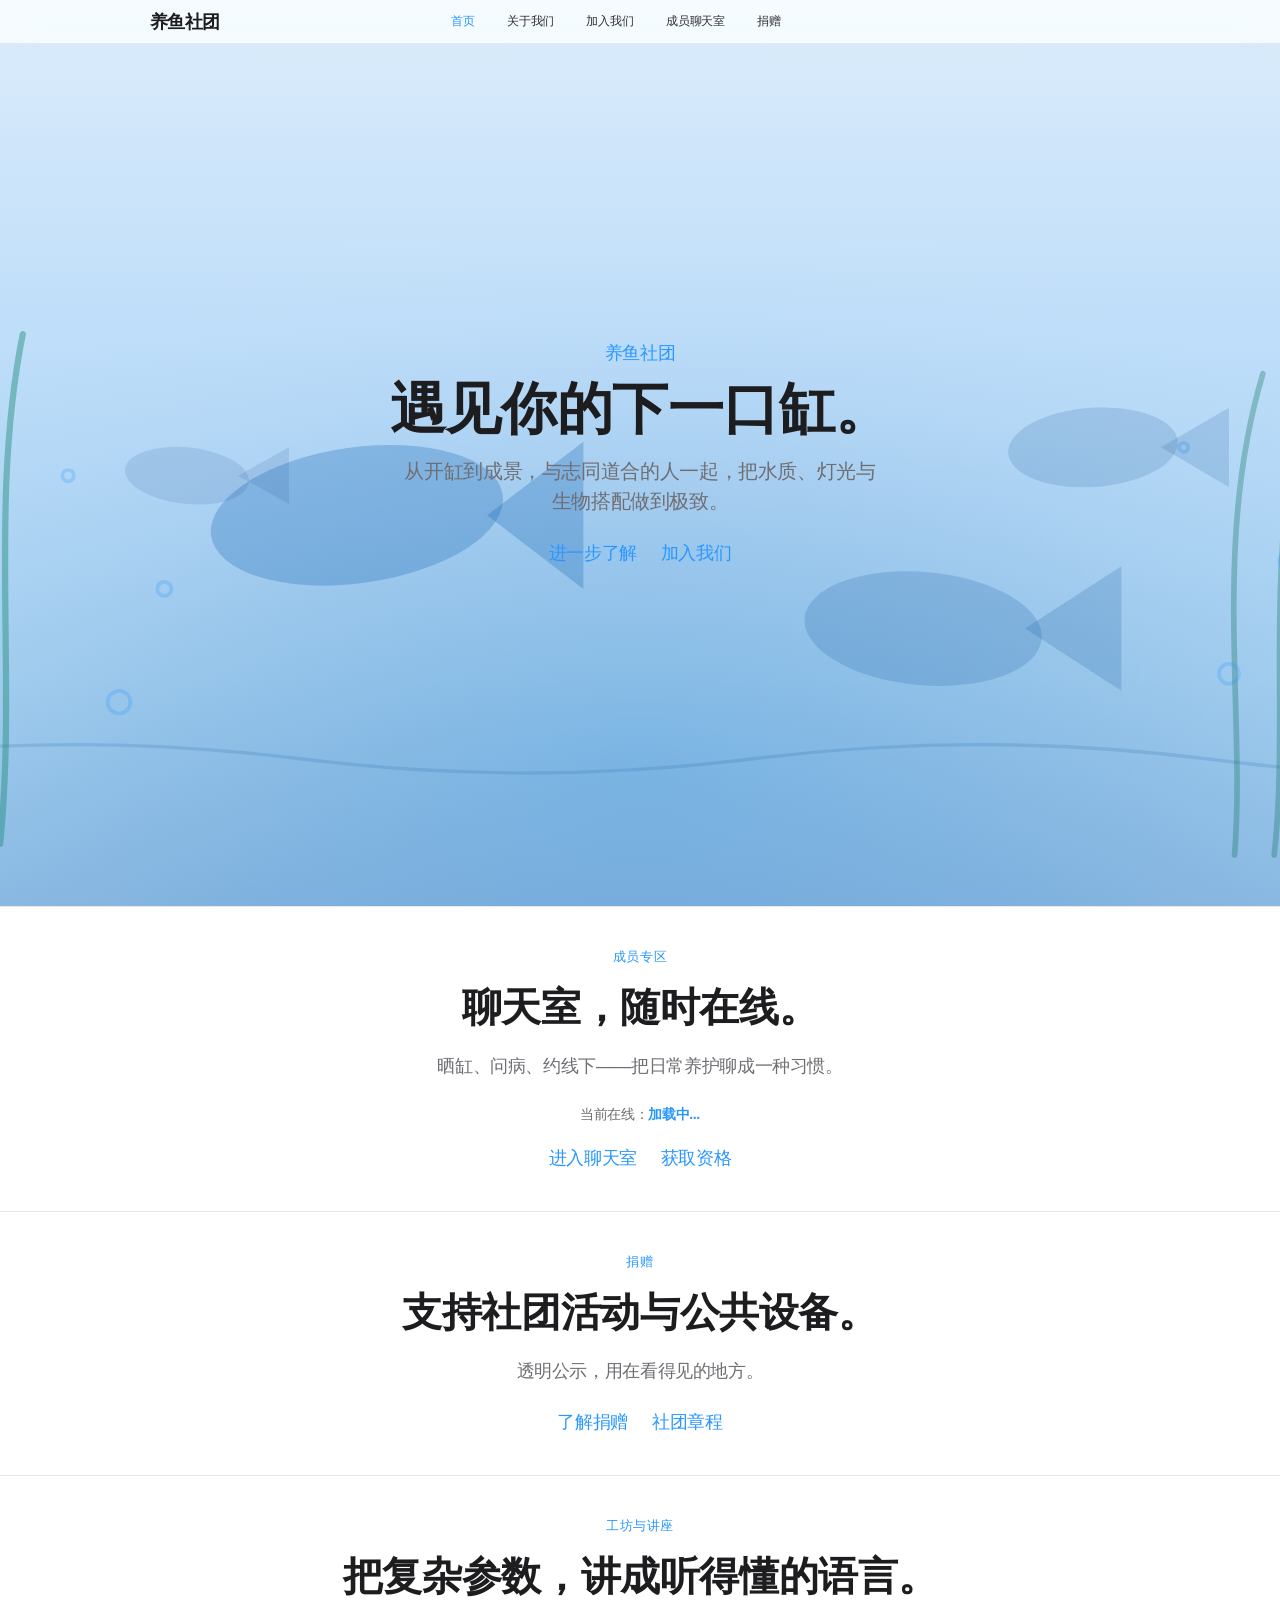
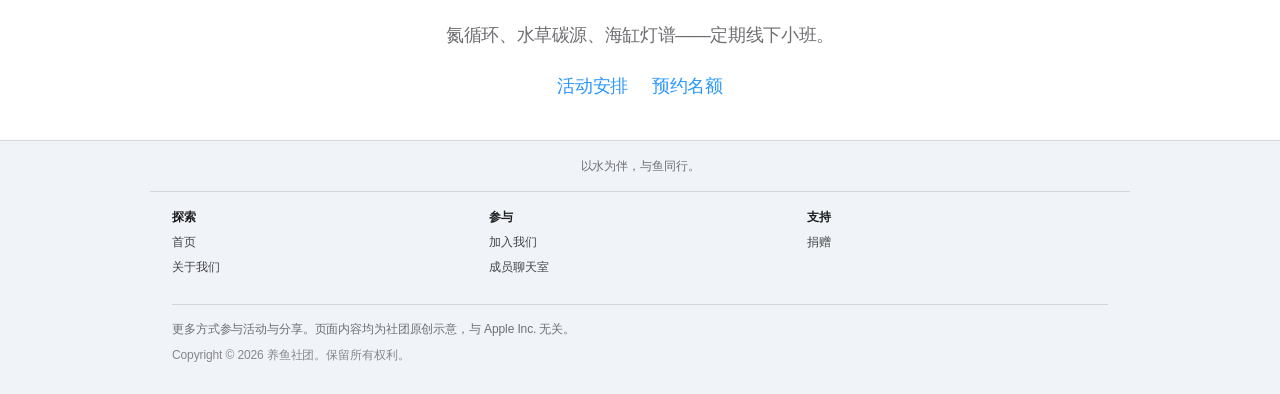
==== commit 6117bf28: "26-5-16" ====
--- a/pages/home.html
+++ b/pages/home.html
@@ -40,41 +40,42 @@
         <svg viewBox="0 0 560 320" preserveAspectRatio="xMidYMid slice" xmlns="http://www.w3.org/2000/svg">
             <defs>
                 <linearGradient id="water" x1="0%" y1="0%" x2="0%" y2="100%">
-                    <stop offset="0%" stop-color="rgba(41,151,255,0)"/>
-                    <stop offset="55%" stop-color="rgba(41,151,255,0.06)"/>
-                    <stop offset="100%" stop-color="rgba(41,151,255,0.16)"/>
+                    <stop offset="0%" stop-color="rgba(41,151,255,0.06)"/>
+                    <stop offset="40%" stop-color="rgba(41,151,255,0.14)"/>
+                    <stop offset="75%" stop-color="rgba(30,140,220,0.22)"/>
+                    <stop offset="100%" stop-color="rgba(20,110,190,0.32)"/>
                 </linearGradient>
                 <radialGradient id="glow" cx="50%" cy="85%" r="65%">
-                    <stop offset="0%" stop-color="rgba(0,110,180,0.2)"/>
-                    <stop offset="70%" stop-color="rgba(0,0,0,0)"/>
+                    <stop offset="0%" stop-color="rgba(20,120,200,0.25)"/>
+                    <stop offset="50%" stop-color="rgba(10,90,170,0.08)"/>
+                    <stop offset="100%" stop-color="rgba(255,255,255,0)"/>
                 </radialGradient>
             </defs>
-            <rect width="560" height="320" fill="#000"/>
             <rect width="560" height="320" fill="url(#water)"/>
             <rect width="560" height="320" fill="url(#glow)"/>
-            <path fill="none" stroke="rgba(255,255,255,0.14)" stroke-width="1.2"
+            <path fill="none" stroke="rgba(30,100,160,0.18)" stroke-width="1.2"
                   d="M0 268 Q80 258 160 268 T320 268 T480 268 T560 268"/>
-            <path class="ac-weed" fill="none" stroke="rgba(72,209,204,0.4)" stroke-width="2.2" stroke-linecap="round"
+            <path class="ac-weed" fill="none" stroke="rgba(30,140,120,0.45)" stroke-width="2.2" stroke-linecap="round"
                   d="M42 298 C46 248 38 188 48 128 M54 298 C60 238 50 178 62 118"/>
-            <path class="ac-weed ac-weed-2" fill="none" stroke="rgba(64,180,170,0.32)" stroke-width="2" stroke-linecap="round"
+            <path class="ac-weed ac-weed-2" fill="none" stroke="rgba(25,120,100,0.35)" stroke-width="2" stroke-linecap="round"
                   d="M490 302 C494 252 482 192 500 132 M504 302 C510 248 498 188 520 122"/>
-            <g fill="none" stroke="rgba(255,255,255,0.24)" stroke-width="1.3">
+            <g fill="none" stroke="rgba(41,151,255,0.25)" stroke-width="1.3">
                 <circle cx="96" cy="248" r="4"/><circle cx="112" cy="208" r="2.5"/><circle cx="78" cy="168" r="2"/>
                 <circle cx="488" cy="238" r="3.5"/><circle cx="508" cy="198" r="2.2"/><circle cx="472" cy="158" r="1.6"/>
             </g>
-            <g class="ac-fish ac-fish-a" fill="rgba(255,255,255,0.18)">
+            <g class="ac-fish ac-fish-a" fill="rgba(20,100,180,0.28)">
                 <ellipse cx="180" cy="182" rx="52" ry="24" transform="rotate(-8 180 182)"/>
                 <polygon points="226,182 260,156 260,208"/>
             </g>
-            <g class="ac-fish ac-fish-b" fill="rgba(255,255,255,0.12)">
+            <g class="ac-fish ac-fish-b" fill="rgba(20,90,160,0.20)">
                 <ellipse cx="380" cy="222" rx="42" ry="20" transform="rotate(5 380 222)"/>
                 <polygon points="416,222 450,200 450,244"/>
             </g>
-            <g class="ac-fish ac-fish-c" fill="rgba(255,255,255,0.10)">
+            <g class="ac-fish ac-fish-c" fill="rgba(20,80,150,0.16)">
                 <ellipse cx="440" cy="158" rx="30" ry="14" transform="rotate(-4 440 158)"/>
                 <polygon points="464,158 488,144 488,172"/>
             </g>
-            <g class="ac-fish ac-fish-d" fill="rgba(255,255,255,0.08)">
+            <g class="ac-fish ac-fish-d" fill="rgba(20,70,140,0.12)">
                 <ellipse cx="120" cy="168" rx="22" ry="10" transform="rotate(6 120 168)"/>
                 <polygon points="138,168 156,158 156,178"/>
             </g>
@@ -92,7 +93,7 @@
     </div>
 </section>
 
-<section class="ac-home-section ac-home-section--light">
+<section class="ac-home-section ac-home-section--dark">
     <div class="ac-home-section-inner">
         <div class="ac-home-copy">
             <h2 class="ac-home-eyebrow">成员专区</h2>
@@ -121,7 +122,7 @@
     </div>
 </section>
 
-<section class="ac-home-section ac-home-section--light">
+<section class="ac-home-section ac-home-section--dark">
     <div class="ac-home-section-inner">
         <div class="ac-home-copy">
             <h2 class="ac-home-eyebrow">工坊与讲座</h2>
@@ -171,6 +172,7 @@
     </footer>
     <script src="/assets/js/main.js" defer></script>
     <script src="/assets/js/aquarium-home.js" defer></script>
+    <script src="/assets/js/scroll-effects.js" defer></script>
     <script type="module" src="/assets/js/api.js"></script>
 </body>
 </html>
--- a/assets/css/style.css
+++ b/assets/css/style.css
@@ -1,15 +1,15 @@
 /* Global typography — SF / system stack (Apple.com rhythm) */
 :root {
     --ac-gn-height: 44px;
-    --ac-gn-bg: rgba(22, 22, 23, 0.8);
-    --ac-gn-link: #e8e8ed;
-    --ac-gn-link-hover: #fff;
+    --ac-gn-bg: rgba(255, 255, 255, 0.85);
+    --ac-gn-link: #1d1d1f;
+    --ac-gn-link-hover: #2997ff;
     --ac-blue: #2997ff;
     --ac-blue-hover: #147ce5;
     --ac-text: #1d1d1f;
     --ac-text-soft: #6e6e73;
-    --ac-footer-bg: #f5f5f7;
-    --ac-footer-border: #d2d2d7;
+    --ac-footer-bg: #f0f4f8;
+    --ac-footer-border: #d2d7dc;
     --ac-font: -apple-system, BlinkMacSystemFont, "SF Pro Text", "SF Pro Display",
         "Segoe UI", Roboto, "Helvetica Neue", Arial, "PingFang SC", "Hiragino Sans GB",
         "Microsoft YaHei", sans-serif;
@@ -43,8 +43,8 @@
     line-height: 1.47059;
     letter-spacing: -0.022em;
     color: var(--ac-text);
-    background-color: #000000 !important;
-    background: #000 !important;
+    background-color: #fff !important;
+    background: #fff !important;
     -webkit-font-smoothing: antialiased;
     scrollbar-width: none;
     -ms-overflow-style: none;
@@ -65,18 +65,18 @@
 }
 
 body.page-home {
-    background-color: #000000 !important;
-    background: #000 !important;
+    background-color: #fff !important;
+    background: #fff !important;
 }
 
 body.page-home .ac-main {
-    background: #000 !important;
+    background: #fff !important;
     margin: 0 !important;
     padding: 0 !important;
 }
 
 .page-home {
-    background: #000 !important;
+    background: #fff !important;
 }
 
 a {
@@ -97,8 +97,8 @@
     pointer-events: none;
     backdrop-filter: saturate(180%) blur(20px);
     -webkit-backdrop-filter: saturate(180%) blur(20px);
-    background: rgba(22, 22, 23, 0.76);
-    border-bottom: 1px solid rgba(255, 255, 255, 0.08);
+    background: rgba(255, 255, 255, 0.76);
+    border-bottom: 1px solid rgba(0, 0, 0, 0.08);
 }
 
 .ac-globalnav {
@@ -208,7 +208,7 @@
     left: 14px;
     right: 14px;
     height: 1px;
-    background: #f5f5f7;
+    background: #1d1d1f;
     transition: transform 0.2s ease;
 }
 .ac-gn-trigger::before {
@@ -230,7 +230,7 @@
     left: 0;
     right: 0;
     bottom: 0;
-    background: rgba(0, 0, 0, 0.92);
+    background: rgba(255, 255, 255, 0.95);
     backdrop-filter: blur(24px);
     -webkit-backdrop-filter: blur(24px);
     padding: 8px 0 32px;
@@ -247,9 +247,9 @@
     font-size: 24px;
     font-weight: 600;
     letter-spacing: 0.007em;
-    color: #f5f5f7;
+    color: #1d1d1f;
     padding: 12px 0;
-    border-bottom: 1px solid rgba(255, 255, 255, 0.12);
+    border-bottom: 1px solid rgba(0, 0, 0, 0.08);
     text-decoration: none;
 }
 .ac-gn-mobile-inner a:hover {
@@ -1084,7 +1084,7 @@
 .ac-footer__heading {
     font-size: 12px;
     font-weight: 600;
-    color: var(--ac-text);
+    color: #1d1d1f;
     margin: 0 0 9px;
 }
 
@@ -1122,7 +1122,7 @@
     height: calc(100vh - 44px + 50px);
     margin: 0;
     padding: 0;
-    background: #000;
+    background: linear-gradient(180deg, #e8f2fb 0%, #d4e8f8 40%, #c5dff5 100%);
     overflow: hidden;
 }
 
@@ -1156,7 +1156,7 @@
 .ac-home-eyebrow {
     font-size: clamp(14px, 3vmin, 18px);
     font-weight: 500;
-    color: rgba(255, 255, 255, 0.8);
+    color: #2997ff;
     margin: 0 0 12px;
 }
 
@@ -1165,11 +1165,12 @@
     font-weight: 600;
     margin: 0 0 16px;
     line-height: 1.1;
+    color: #1d1d1f;
 }
 
 .ac-home-lead {
     font-size: clamp(16px, 3vmin, 20px);
-    color: rgba(255, 255, 255, 0.7);
+    color: #6e6e73;
     max-width: 480px;
     margin: 0 0 24px;
     line-height: 1.5;
@@ -1185,17 +1186,19 @@
 .ac-home-cta a {
     font-size: clamp(16px, 3vmin, 18px);
     font-weight: 500;
-    color: var(--ac-blue);
+    color: #2997ff;
     text-decoration: none;
+    transition: color 0.3s;
 }
 
 .ac-home-cta a:hover {
-    text-decoration: underline;
+    color: #147ce5;
+    text-decoration: none;
 }
 
 /* 推广条 */
 .ac-home-ribbon {
-    background: #1d1d1f;
+    background: #f0f4f8;
     padding: 16px 20px;
 }
 
@@ -1228,14 +1231,15 @@
 /* 内容区块 */
 .ac-home-section {
     padding: 40px 20px;
+    border-top: 1px solid #e5e8eb;
+}
+
+.ac-home-section--dark {
+    background: #fff;
 }
 
 .ac-home-section--light {
-    background: #fff;
-}
-
-.ac-home-section--dark {
-    background: #1d1d1f;
+    background: #f5f8fc;
 }
 
 .ac-home-section-inner {
@@ -1260,15 +1264,19 @@
 }
 
 .ac-home-section--dark .ac-home-eyebrow {
-    color: #86868b;
+    color: #2997ff;
+    letter-spacing: 0.04em;
+    text-transform: uppercase;
+    font-size: 13px;
 }
 
 .ac-home-section--dark .ac-home-headline {
-    color: #f5f5f7;
+    color: #1d1d1f;
+    text-shadow: none;
 }
 
 .ac-home-section--dark .ac-home-subhead {
-    color: #86868b;
+    color: #6e6e73;
 }
 
 .ac-home-headline {
@@ -1284,7 +1292,169 @@
 }
 
 .ac-home-section--dark .ac-home-cta a {
-    color: var(--ac-blue);
+    color: #2997ff;
+}
+
+.ac-home-online {
+    font-size: 14px;
+    color: #6e6e73;
+    margin: 0 0 20px;
+}
+
+.ac-home-online .online-count {
+    color: #2997ff;
+    font-weight: 600;
+}
+
+/* —— 关于我们页面 —— */
+.ac-about-hero {
+    background: linear-gradient(180deg, #e8f2fb 0%, #d4e8f8 50%, #fff 100%);
+    padding: 80px 20px 60px;
+    text-align: center;
+}
+
+.ac-about-hero-inner {
+    max-width: 680px;
+    margin: 0 auto;
+}
+
+.ac-about-hero-title {
+    font-size: clamp(36px, 7vmin, 56px);
+    font-weight: 600;
+    color: #1d1d1f;
+    margin: 0 0 16px;
+    letter-spacing: -0.015em;
+}
+
+.ac-about-hero-lead {
+    font-size: clamp(18px, 3.5vmin, 24px);
+    color: #6e6e73;
+    margin: 0;
+    line-height: 1.4;
+}
+
+.ac-about-section {
+    padding: 60px 20px;
+}
+
+.ac-about-section--alt {
+    background: #f5f8fc;
+}
+
+.ac-about-section-inner {
+    max-width: 980px;
+    margin: 0 auto;
+}
+
+.ac-about-copy {
+    max-width: 680px;
+    margin: 0 auto;
+}
+
+.ac-about-eyebrow {
+    font-size: 13px;
+    font-weight: 500;
+    color: #2997ff;
+    letter-spacing: 0.04em;
+    text-transform: uppercase;
+    margin: 0 0 16px;
+}
+
+.ac-about-body {
+    font-size: clamp(16px, 2.5vmin, 18px);
+    color: #424245;
+    line-height: 1.7;
+    margin: 0 0 20px;
+}
+
+.ac-about-body:last-child {
+    margin-bottom: 0;
+}
+
+.ac-about-grid {
+    display: grid;
+    grid-template-columns: repeat(2, 1fr);
+    gap: 24px;
+    margin-top: 32px;
+}
+
+.ac-about-card {
+    background: #fff;
+    border-radius: 16px;
+    padding: 32px 28px;
+    transition: transform 0.3s ease, box-shadow 0.3s ease;
+}
+
+.ac-about-card:hover {
+    transform: translateY(-4px);
+    box-shadow: 0 8px 30px rgba(0, 0, 0, 0.06);
+}
+
+.ac-about-card-icon {
+    margin-bottom: 16px;
+}
+
+.ac-about-card-title {
+    font-size: 18px;
+    font-weight: 600;
+    color: #1d1d1f;
+    margin: 0 0 8px;
+}
+
+.ac-about-card-text {
+    font-size: 15px;
+    color: #6e6e73;
+    line-height: 1.6;
+    margin: 0;
+}
+
+.ac-about-cta {
+    display: flex;
+    gap: 16px;
+    justify-content: center;
+    flex-wrap: wrap;
+}
+
+.ac-about-btn {
+    display: inline-block;
+    padding: 12px 32px;
+    border-radius: 24px;
+    font-size: 16px;
+    font-weight: 500;
+    text-decoration: none;
+    transition: all 0.3s ease;
+    background: #2997ff;
+    color: #fff;
+}
+
+.ac-about-btn:hover {
+    background: #147ce5;
+    text-decoration: none;
+}
+
+.ac-about-btn--outline {
+    background: transparent;
+    color: #2997ff;
+    box-shadow: inset 0 0 0 1.5px #2997ff;
+}
+
+.ac-about-btn--outline:hover {
+    background: #2997ff;
+    color: #fff;
+}
+
+@media (max-width: 734px) {
+    .ac-about-grid {
+        grid-template-columns: 1fr;
+    }
+
+    .ac-about-hero {
+        padding: 60px 20px 40px;
+    }
+
+    .ac-about-section {
+        padding: 40px 20px;
+    }
 }
 
 /* 鱼游动动画 */
@@ -1345,3 +1515,113 @@
     0%, 100% { transform: skewX(0deg); }
     50% { transform: skewX(-3deg); }
 }
+
+/* —— 滚动渐入特效 —— */
+.ac-home-section {
+    opacity: 0;
+    transform: translateY(30px);
+    transition: opacity 0.8s ease-out, transform 0.8s ease-out;
+}
+
+.ac-home-section.ac-reveal--visible {
+    opacity: 1;
+    transform: translateY(0);
+}
+
+.ac-home-section .ac-home-eyebrow {
+    opacity: 0;
+    transform: translateY(16px);
+    transition: opacity 0.6s ease-out 0.1s, transform 0.6s ease-out 0.1s;
+}
+
+.ac-home-section .ac-home-eyebrow.ac-reveal--visible {
+    opacity: 1;
+    transform: translateY(0);
+}
+
+.ac-home-section .ac-home-headline {
+    opacity: 0;
+    transform: translateY(16px);
+    transition: opacity 0.6s ease-out 0.2s, transform 0.6s ease-out 0.2s;
+}
+
+.ac-home-section .ac-home-headline.ac-reveal--visible {
+    opacity: 1;
+    transform: translateY(0);
+}
+
+.ac-home-section .ac-home-subhead {
+    opacity: 0;
+    transform: translateY(16px);
+    transition: opacity 0.6s ease-out 0.3s, transform 0.6s ease-out 0.3s;
+}
+
+.ac-home-section .ac-home-subhead.ac-reveal--visible {
+    opacity: 1;
+    transform: translateY(0);
+}
+
+.ac-home-section .ac-home-cta {
+    opacity: 0;
+    transform: translateY(16px);
+    transition: opacity 0.6s ease-out 0.4s, transform 0.6s ease-out 0.4s;
+}
+
+.ac-home-section .ac-home-cta.ac-reveal--visible {
+    opacity: 1;
+    transform: translateY(0);
+}
+
+@media (prefers-reduced-motion: reduce) {
+    .ac-home-section,
+    .ac-home-section .ac-home-eyebrow,
+    .ac-home-section .ac-home-headline,
+    .ac-home-section .ac-home-subhead,
+    .ac-home-section .ac-home-cta,
+    .ac-about-section,
+    .ac-about-card,
+    .ac-about-copy {
+        opacity: 1;
+        transform: none;
+        transition: none;
+    }
+}
+
+/* —— 关于页面渐入 —— */
+.ac-about-section {
+    opacity: 0;
+    transform: translateY(30px);
+    transition: opacity 0.8s ease-out, transform 0.8s ease-out;
+}
+
+.ac-about-section.ac-reveal--visible {
+    opacity: 1;
+    transform: translateY(0);
+}
+
+.ac-about-card {
+    opacity: 0;
+    transform: translateY(20px);
+    transition: opacity 0.6s ease-out, transform 0.6s ease-out;
+}
+
+.ac-about-card.ac-reveal--visible {
+    opacity: 1;
+    transform: translateY(0);
+}
+
+.ac-about-card:nth-child(1) { transition-delay: 0.05s; }
+.ac-about-card:nth-child(2) { transition-delay: 0.15s; }
+.ac-about-card:nth-child(3) { transition-delay: 0.25s; }
+.ac-about-card:nth-child(4) { transition-delay: 0.35s; }
+
+.ac-about-copy {
+    opacity: 0;
+    transform: translateY(20px);
+    transition: opacity 0.7s ease-out, transform 0.7s ease-out;
+}
+
+.ac-about-copy.ac-reveal--visible {
+    opacity: 1;
+    transform: translateY(0);
+}
